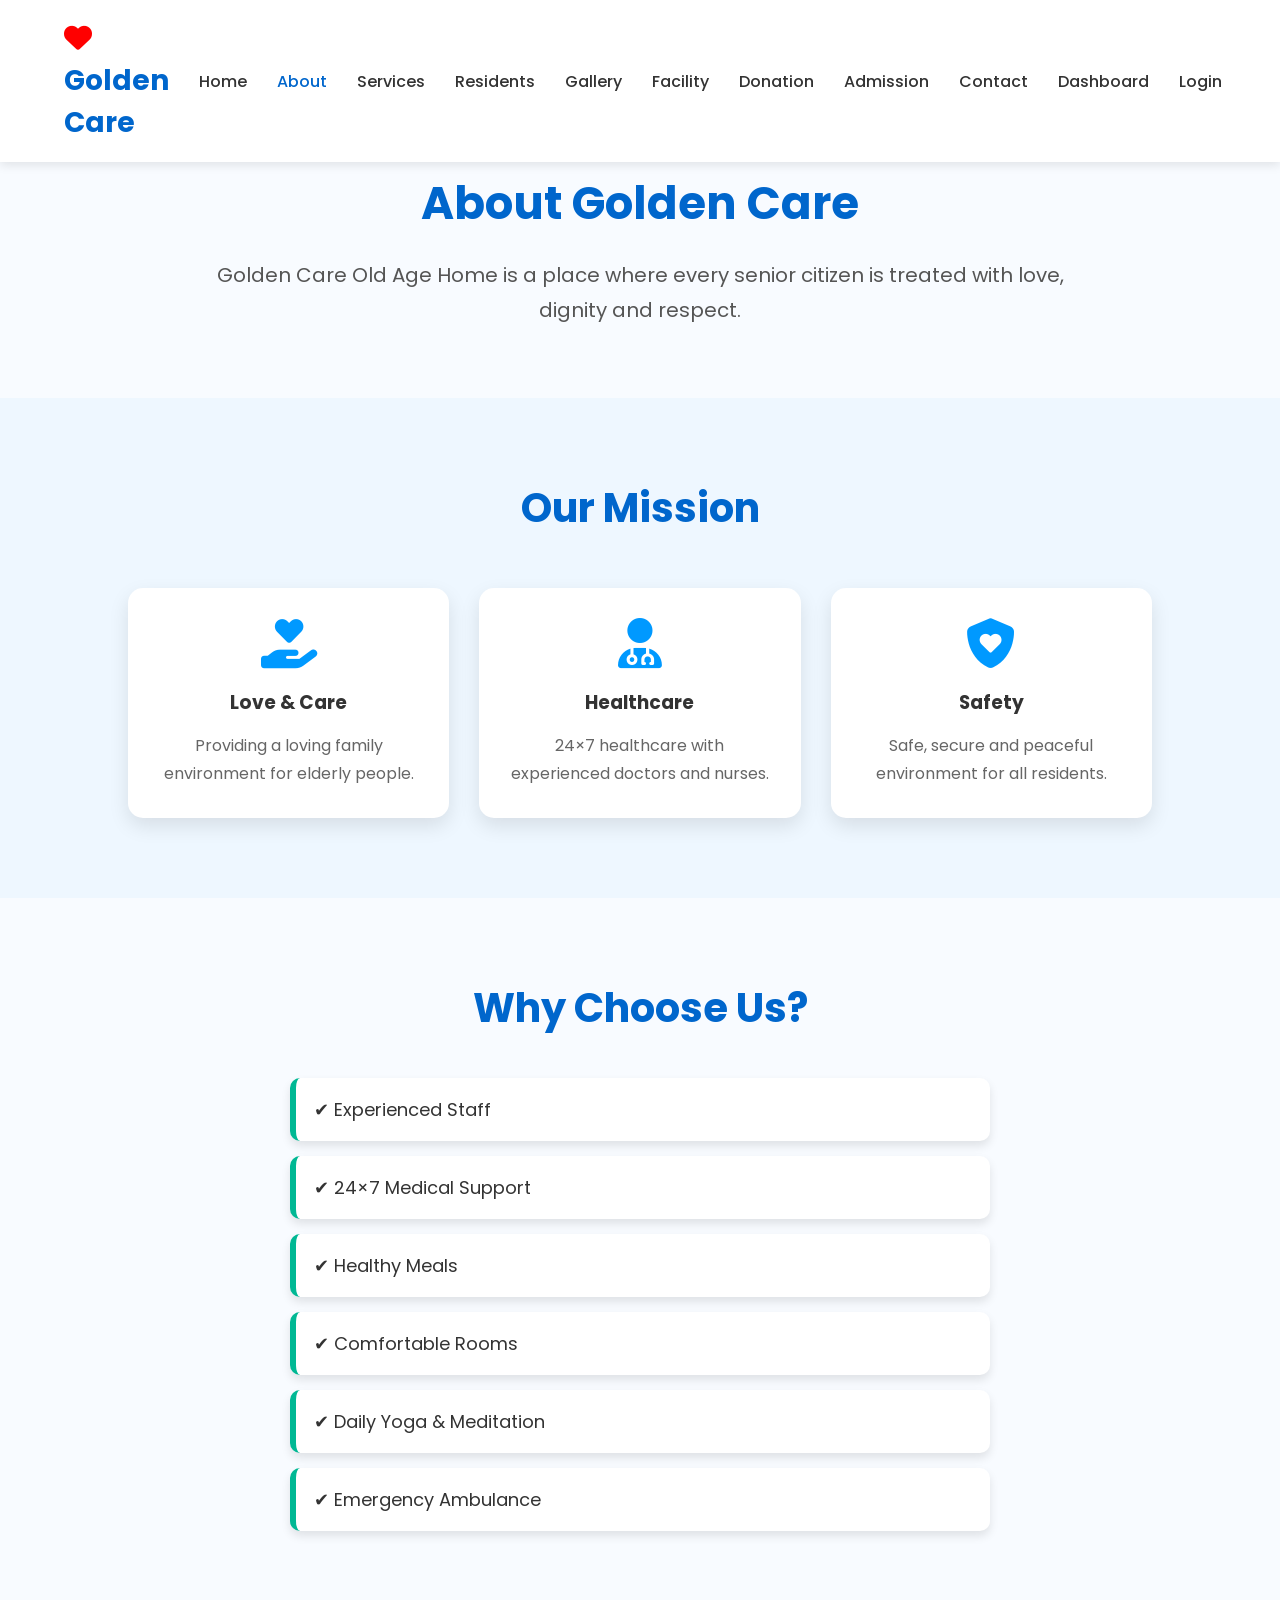
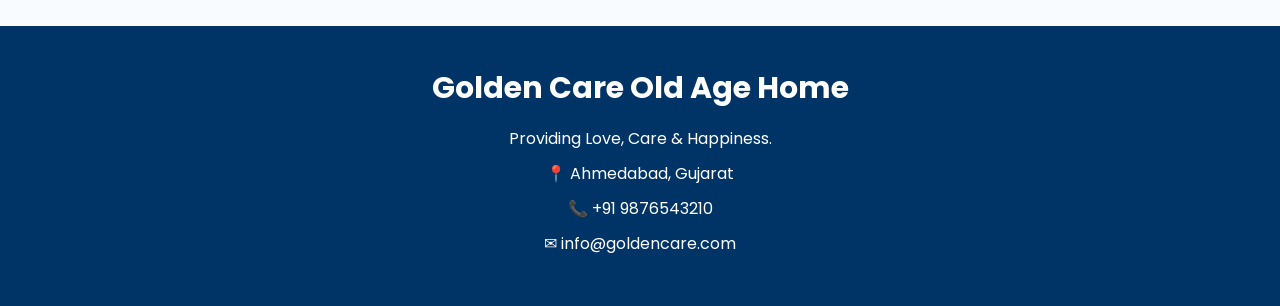
==== about.html @ 688baf8d "Add files via upload" ====
<!DOCTYPE html>
<html lang="en">
<head>
    <meta charset="UTF-8">
    <meta name="viewport" content="width=device-width, initial-scale=1.0">
    <title>About Us - Golden Care</title>

    <link rel="stylesheet" href="style.css">

    <link rel="stylesheet"
    href="https://cdnjs.cloudflare.com/ajax/libs/font-awesome/6.5.2/css/all.min.css">
</head>

<body>

<header>
    <nav class="navbar">
        <div class="logo">
            <i class="fa-solid fa-heart"></i>
            <span>Golden Care</span>
        </div>

        <ul class="nav-links">
            <li><a href="index.html">Home</a></li>
            <li><a href="about.html" class="active">About</a></li>
            <li><a href="services.html">Services</a></li>
            <li><a href="residents.html">Residents</a></li>
            <li><a href="gallery.html">Gallery</a></li>
            <li><a href="facility.html">Facility</a></li>
            <li><a href="donation.html">Donation</a></li>
            <li><a href="admission.html">Admission</a></li>
            <li><a href="contact.html">Contact</a></li>
            <li><a href="dashboard.html">Dashboard</a></li>
            <li><a href="login.html">Login</a></li>
        </ul>
    </nav>
</header>

<section class="about-page">

    <h1>About Golden Care</h1>

    <p>
        Golden Care Old Age Home is a place where every senior citizen
        is treated with love, dignity and respect.
    </p>

</section>

<section class="services">

<h2>Our Mission</h2>

<div class="service-box">

<div class="card">
<i class="fa-solid fa-hand-holding-heart"></i>

<h3>Love & Care</h3>

<p>
Providing a loving family environment for elderly people.
</p>

</div>

<div class="card">

<i class="fa-solid fa-user-doctor"></i>

<h3>Healthcare</h3>

<p>
24×7 healthcare with experienced doctors and nurses.
</p>

</div>

<div class="card">

<i class="fa-solid fa-shield-heart"></i>

<h3>Safety</h3>

<p>
Safe, secure and peaceful environment for all residents.
</p>

</div>

</div>

</section>

<section class="facility">

<h2>Why Choose Us?</h2>

<ul>

<li>✔ Experienced Staff</li>

<li>✔ 24×7 Medical Support</li>

<li>✔ Healthy Meals</li>

<li>✔ Comfortable Rooms</li>

<li>✔ Daily Yoga & Meditation</li>

<li>✔ Emergency Ambulance</li>

</ul>

</section>

<footer>

<h3>Golden Care Old Age Home</h3>

<p>Providing Love, Care & Happiness.</p>

<p>📍 Ahmedabad, Gujarat</p>

<p>📞 +91 9876543210</p>

<p>✉ info@goldencare.com</p>

</footer>

<button id="topBtn" class="top-btn">
    <i class="fa-solid fa-arrow-up"></i>
</button>

<script src="script.js"></script>

</body>
</html>
---- style.css ----
/* ===========================
   Google Font
=========================== */
@import url('https://fonts.googleapis.com/css2?family=Poppins:wght@300;400;500;600;700&display=swap');

*{
    margin:0;
    padding:0;
    box-sizing:border-box;
    font-family:'Poppins',sans-serif;
    scroll-behavior:smooth;
}

body{
    background:#f8fbff;
    color:#333;
}

/* ===========================
        Navbar
=========================== */

header{
    position:fixed;
    top:0;
    left:0;
    width:100%;
    background:#ffffff;
    box-shadow:0 3px 10px rgba(0,0,0,.1);
    z-index:1000;
}

.navbar{
    width:90%;
    margin:auto;
    display:flex;
    justify-content:space-between;
    align-items:center;
    padding:18px 0;
}

.logo{
    font-size:28px;
    font-weight:bold;
    color:#0066cc;
}

.logo i{
    color:red;
    margin-right:8px;
}

.nav-links{
    display:flex;
    list-style:none;
}

.nav-links li{
    margin-left:30px;
}

.nav-links a{
    text-decoration:none;
    color:#333;
    font-weight:500;
    transition:.3s;
}

.nav-links a:hover,
.nav-links .active{
    color:#0066cc;
}

/* ===========================
        Hero Section
=========================== */

.hero{
    height:100vh;
    background:linear-gradient(rgba(0,0,0,.45),
    rgba(0,0,0,.45)),
    url("images/images.jpg");
    background-size:cover;
    background-position:center;
    background-repeat:no-repeat;
    display:flex;
    align-items:center;
    padding-left:80px;
}
.hero-content{
    color:white;
}

.hero h1{
    font-size:55px;
    margin-bottom:20px;
}

.hero p{
    font-size:20px;
    line-height:35px;
    margin-bottom:35px;
    max-width:650px;
}

/* ===========================
      Buttons
=========================== */

.btn,
.btn2{

display:inline-block;
padding:14px 35px;
text-decoration:none;
border-radius:40px;
font-size:18px;
transition:.4s;
margin-right:15px;

}

.btn{

background:#0099ff;
color:white;

}

.btn:hover{

background:#0066cc;

}

.btn2{

background:#00b894;
color:white;

}

.btn2:hover{

background:#008f6b;

}

/* ===========================
        About
=========================== */

.about{

padding:90px 10%;
text-align:center;

}

.about h2{

font-size:40px;
color:#0066cc;
margin-bottom:20px;

}

.about p{

font-size:18px;
line-height:35px;
max-width:900px;
margin:auto;

}




.about-page{
    margin-top:100px;
    text-align:center;
    padding:70px 10%;
}

.about-page h1{
    font-size:45px;
    color:#0066cc;
    margin-bottom:20px;
}

.about-page p{
    font-size:20px;
    color:#555;
    line-height:35px;
    max-width:900px;
    margin:auto;
}



/* ===========================
        Services
=========================== */

.services{
    padding:80px 10%;
    background:#eef7ff;
    text-align:center;
}

.services h2{
    font-size:40px;
    color:#0066cc;
    margin-bottom:50px;
}

.service-box{
    display:grid;
    grid-template-columns:repeat(auto-fit,minmax(280px,1fr));
    gap:30px;
    margin-top:40px;
}

.card{
    background:#fff;
    padding:30px;
    border-radius:15px;
    box-shadow:0 8px 20px rgba(0,0,0,.1);
    transition:.4s;
}

.card:hover{
    transform:translateY(-10px);
    box-shadow:0 15px 30px rgba(0,0,0,.2);
}

.card i{
    font-size:50px;
    color:#0099ff;
    margin-bottom:20px;
}

.card h3{
    margin-bottom:15px;
    color:#333;
}

.card p{
    color:#666;
    line-height:28px;
}

/* ===========================
        Facility
=========================== */

.facility{
    padding:80px 10%;
    text-align:center;
}

.facility h2{
    font-size:40px;
    color:#0066cc;
    margin-bottom:40px;
}

.facility ul{
    list-style:none;
    max-width:700px;
    margin:auto;
}

.facility ul li{
    background:#fff;
    margin:15px 0;
    padding:18px;
    border-left:6px solid #00b894;
    border-radius:10px;
    box-shadow:0 5px 10px rgba(0,0,0,.1);
    font-size:18px;
    text-align:left;
}

/* ===========================
        Footer
=========================== */

footer{
    background:#003366;
    color:white;
    text-align:center;
    padding:40px 20px;
}

footer h3{
    font-size:30px;
    margin-bottom:15px;
}

footer p{
    margin:10px 0;
}


/* ===========================
     Admission Form
=========================== */

.admission-form{
    width:60%;
    margin:50px auto;
}

.admission-form form{
    display:flex;
    flex-direction:column;
    gap:20px;
}

.admission-form input,
.admission-form select,
.admission-form textarea{

padding:15px;
font-size:17px;
border:1px solid #ccc;
border-radius:10px;
outline:none;

}

.admission-form input:focus,
.admission-form select:focus,
.admission-form textarea:focus{

border:2px solid #0099ff;

}

.admission-form button{

width:250px;
margin:auto;

}



/* ===========================
        Login Page
=========================== */

.login-page{

width:400px;
margin:150px auto 80px;
padding:40px;
background:#fff;
box-shadow:0 5px 20px rgba(0,0,0,.1);
border-radius:15px;
text-align:center;

}

.login-page h1{

margin-bottom:30px;
color:#0066cc;

}

.login-page form{

display:flex;
flex-direction:column;
gap:20px;

}

.login-page input{

padding:15px;
border:1px solid #ccc;
border-radius:10px;
font-size:16px;

}

.login-page label{

text-align:left;
font-size:15px;

}

.login-page button{

width:100%;

}

.login-page p{

margin-top:20px;

}

.login-page a{

text-decoration:none;
color:#0066cc;
font-weight:bold;

}

.login-page a:hover{

text-decoration:underline;

}



/* ===========================
      Residents Section
=========================== */

.residents{

    padding:80px 10%;
    text-align:center;

}


.residents h2{

    font-size:40px;
    color:#0066cc;
    margin-bottom:50px;

}


.resident-box{

    display:grid;
    grid-template-columns:repeat(auto-fit,minmax(250px,1fr));
    gap:30px;

}


.resident-card{

    background:white;
    padding:30px;
    border-radius:15px;
    box-shadow:0 8px 20px rgba(0,0,0,.1);
    transition:.4s;

}


.resident-card:hover{

    transform:translateY(-10px);
    box-shadow:0 15px 30px rgba(0,0,0,.2);

}


.resident-card i{

    font-size:50px;
    color:#0099ff;
    margin-bottom:20px;

}


.resident-card h3{

    margin-bottom:15px;
    color:#333;

}


.resident-card p{

    color:#666;
    line-height:28px;

}


/* ===========================
        Gallery Section
=========================== */

.gallery{

    padding:80px 10%;
    text-align:center;
    background:#eef7ff;

}


.gallery h2{

    font-size:40px;
    color:#0066cc;
    margin-bottom:50px;

}


.gallery-box{

    display:grid;
    grid-template-columns:repeat(auto-fit,minmax(250px,1fr));
    gap:30px;

}


.gallery-card{

    background:white;
    border-radius:15px;
    overflow:hidden;
    box-shadow:0 8px 20px rgba(0,0,0,.1);
    transition:.4s;

}


.gallery-card:hover{

    transform:translateY(-10px);
    box-shadow:0 15px 30px rgba(0,0,0,.2);

}


.gallery-card img{

    width:100%;
    height:220px;
    object-fit:cover;

}


.gallery-card h3{

    padding:20px;
    color:#333;

}


.gallery-card h3{

    padding:20px;
    color:#333;

}


/* ===========================
      Page Load Effect
=========================== */

body{
    animation: pageFade 1s ease-in-out;
}


@keyframes pageFade{

    from{
        opacity:0.5;
    }

    to{
        opacity:1;
    }

}


/* ===========================
      Back To Top Button
=========================== */

.top-btn{

    position:fixed;
    bottom:30px;
    right:30px;
    width:50px;
    height:50px;
    border:none;
    border-radius:50%;
    background:#0099ff;
    color:white;
    font-size:20px;
    cursor:pointer;
    display:block;
    box-shadow:0 5px 15px rgba(0,0,0,.2);
    transition:.3s;

}

.top-btn:hover{

    background:#0066cc;
    transform:scale(1.1);

}

/* ===========================
      Dashboard Section
=========================== */

.dashboard{

    padding:80px 10%;
    background:#eef7ff;

}

.dashboard-box{

    display:grid;
    grid-template-columns:repeat(auto-fit,minmax(250px,1fr));
    gap:30px;

}

.dashboard-card{

    background:white;
    padding:35px;
    border-radius:15px;
    text-align:center;
    box-shadow:0 8px 20px rgba(0,0,0,.1);
    transition:.4s;

}

.dashboard-card:hover{

    transform:translateY(-10px);
    box-shadow:0 15px 30px rgba(0,0,0,.2);

}

.dashboard-card i{

    font-size:50px;
    color:#0099ff;
    margin-bottom:20px;

}

.dashboard-card h2{

    font-size:35px;
    color:#0066cc;
    margin-bottom:10px;

}

.dashboard-card p{

    color:#555;
    font-size:18px;

}


/* ===========================
      Responsive Design
=========================== */

@media(max-width:768px){

    .navbar{
        width:90%;
        flex-direction:column;
        gap:20px;
    }

    .nav-links{
        flex-direction:column;
        align-items:center;
        gap:15px;
    }

    .nav-links li{
        margin-left:0;
    }


    /* Hero */

    .hero{
        padding-left:20px;
        text-align:center;
        justify-content:center;
    }

    .hero h1{
        font-size:35px;
    }

    .hero p{
        font-size:16px;
        line-height:28px;
    }


    /* Buttons */

    .btn,
    .btn2{
        display:block;
        margin:15px auto;
        width:200px;
    }


    /* About */

    .about h2,
    .services h2,
    .facility h2,
    .residents h2,
    .gallery h2{
        font-size:30px;
    }


    /* Cards */

    .service-box,
    .resident-box,
    .gallery-box,
    .dashboard-box{
        grid-template-columns:1fr;
    }


    /* Forms */

    .admission-form{
        width:90%;
    }


    .login-page{
        width:90%;
    }


    /* Dashboard */

    .dashboard{
        padding:120px 5% 60px;
    }

    .dashboard-card{
        padding:25px;
    }


    /* Gallery */

    .gallery-card img{
        height:180px;
    }

}


/* Tablet View */

@media(min-width:769px) and (max-width:1024px){

    .dashboard-box,
    .service-box,
    .resident-box,
    .gallery-box{
        grid-template-columns:repeat(2,1fr);
    }

}


@media(max-width:768px){

.hero{
    height:100vh;
    background-position:center;
    background-size:cover;
    padding:20px;
}

.hero-content{
    text-align:center;
}

.hero h1{
    font-size:32px;
}

.hero p{
    font-size:16px;
}

}

@media(max-width:768px){

.hero{
    height:100vh;
    padding:0 20px;
    background-position:center center;
}

.hero-content{
    width:100%;
    text-align:center;
    margin-top:50px;
}

.hero h1{
    font-size:35px;
}

.hero p{
    font-size:17px;
    line-height:28px;
}

/* Background ko thoda visible karne ke liye */
.hero{
    background-image:
    linear-gradient(rgba(0,0,0,.25),
    rgba(0,0,0,.25)),
    url("images/images.jpg");
}

}

@media(max-width:768px){

header{
    position:relative;
}

.navbar{
    flex-direction:column;
    padding:15px 0;
}

.nav-links{
    display:flex;
    flex-direction:row;
    flex-wrap:wrap;
    justify-content:center;
    gap:15px;
}

.nav-links li{
    margin:0;
}

.logo{
    font-size:24px;
}

.hero{
    height:100vh;
}

}
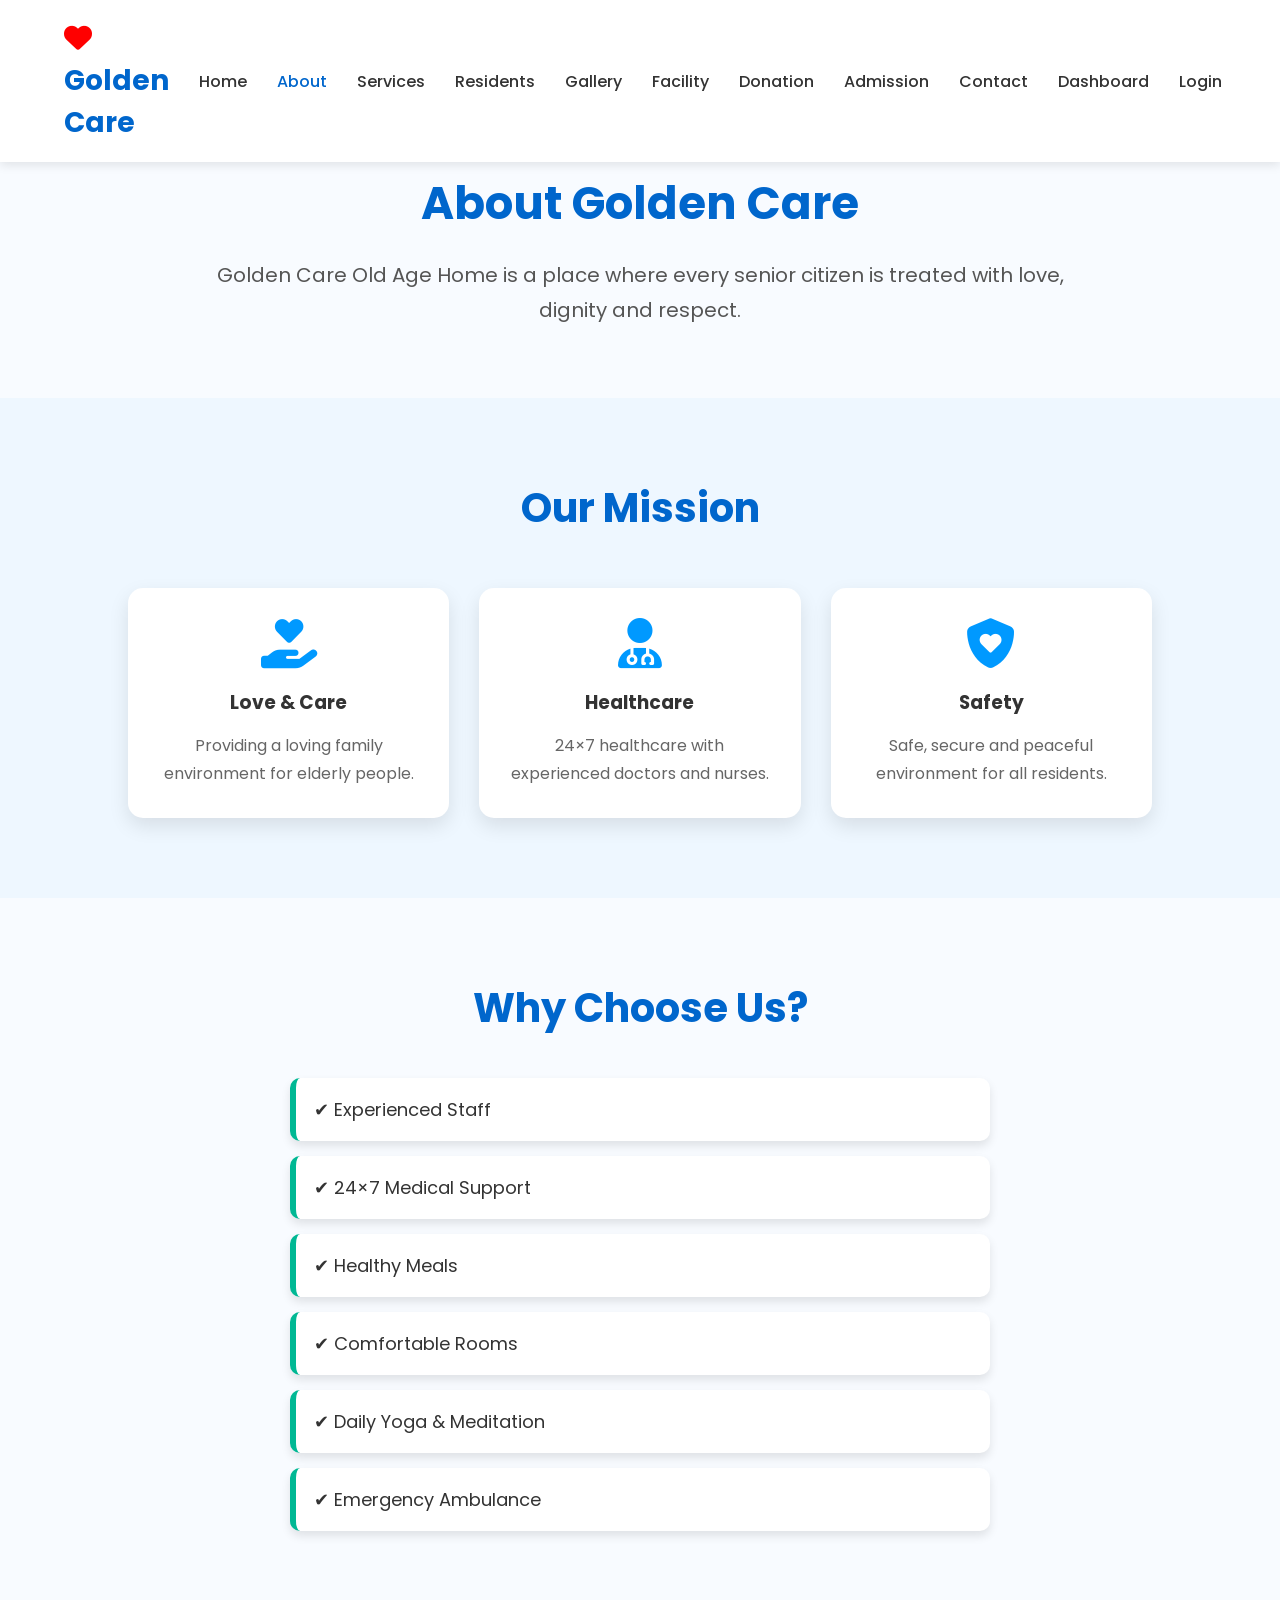
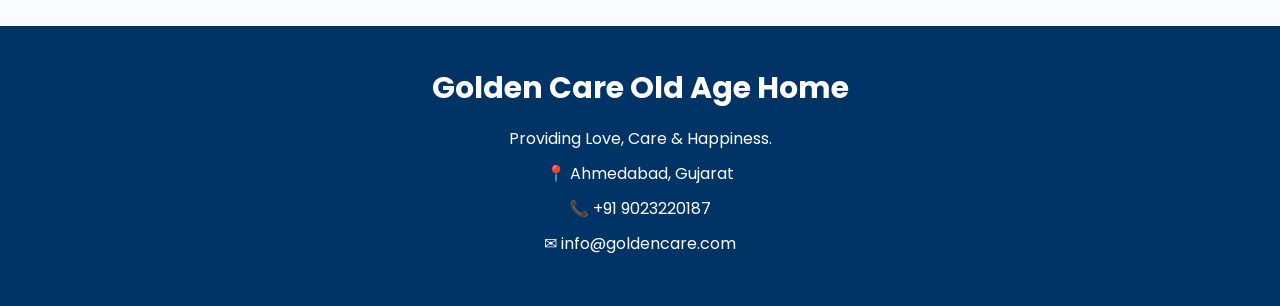
==== commit 74b47705: "Change contact number in about.html Updated contact phone number in the footer." ====
--- a/about.html
+++ b/about.html
@@ -122,7 +122,7 @@
 
 <p>📍 Ahmedabad, Gujarat</p>
 
-<p>📞 +91 9876543210</p>
+<p>📞 +91 9023220187</p>
 
 <p>✉ info@goldencare.com</p>
 
--- a/style.css
+++ b/style.css
@@ -854,7 +854,7 @@
     background-image:
     linear-gradient(rgba(0,0,0,.25),
     rgba(0,0,0,.25)),
-    url("images/images.jpg");
+    url("images.jpg");
 }
 
 }
@@ -890,4 +890,4 @@
     height:100vh;
 }
 
-}+}
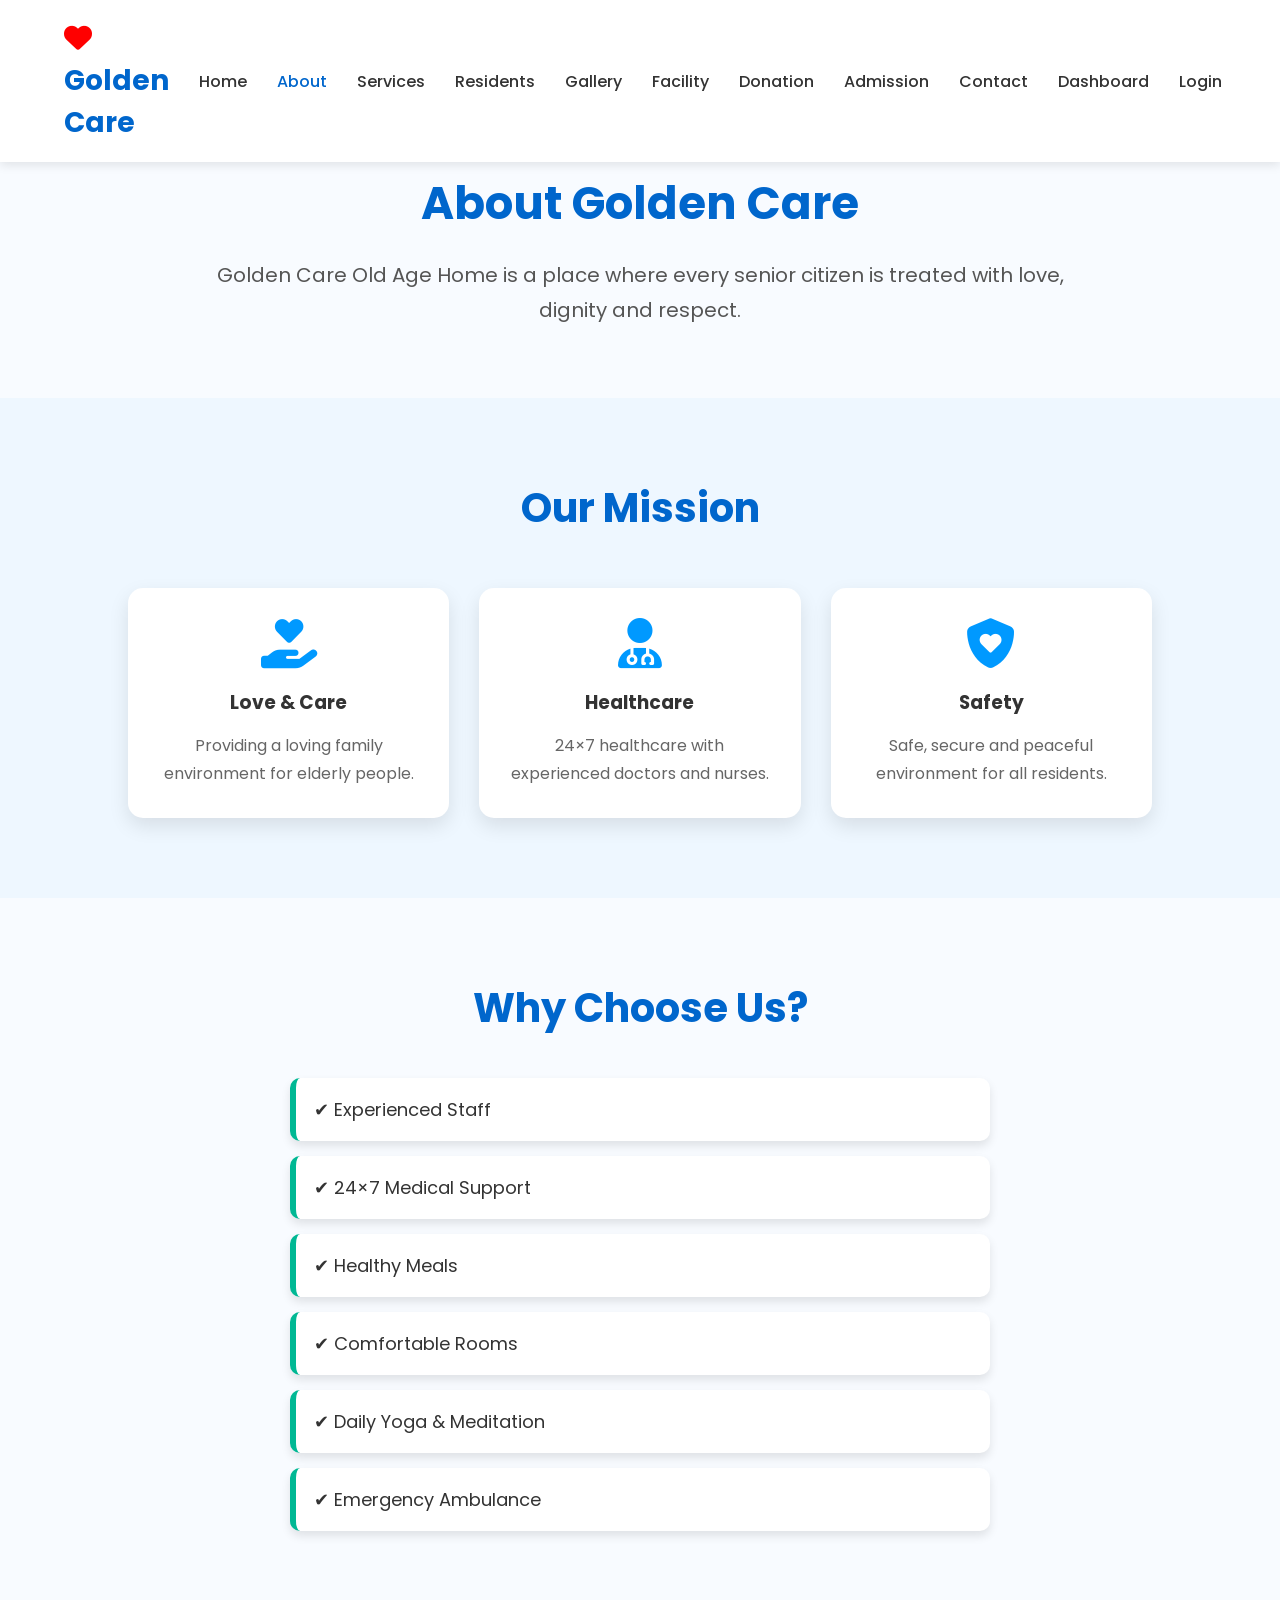
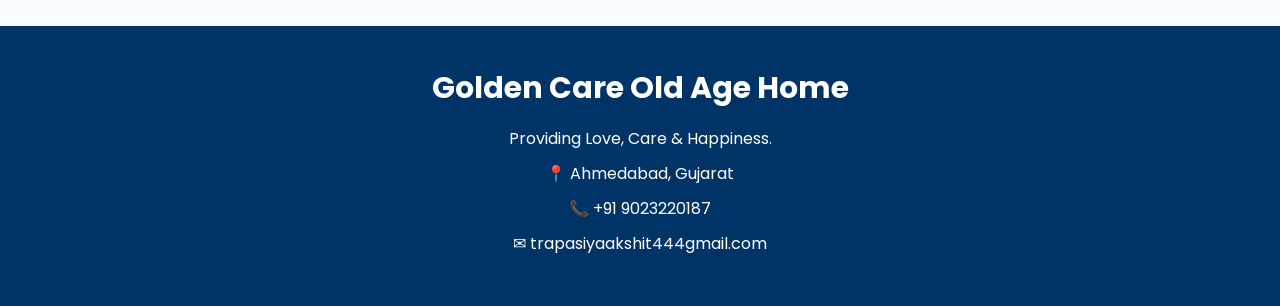
==== commit 12cd8231: "Update about.html" ====
--- a/about.html
+++ b/about.html
@@ -124,7 +124,7 @@
 
 <p>📞 +91 9023220187</p>
 
-<p>✉ info@goldencare.com</p>
+<p>✉ trapasiyaakshit444gmail.com</p>
 
 </footer>
 
--- a/style.css
+++ b/style.css
@@ -79,7 +79,7 @@
     height:100vh;
     background:linear-gradient(rgba(0,0,0,.45),
     rgba(0,0,0,.45)),
-    url("images/images.jpg");
+    url("images.jpg");
     background-size:cover;
     background-position:center;
     background-repeat:no-repeat;
@@ -891,3 +891,7 @@
 }
 
 }
+
+.note{
+    color: rgb(157, 5, 5);
+}
